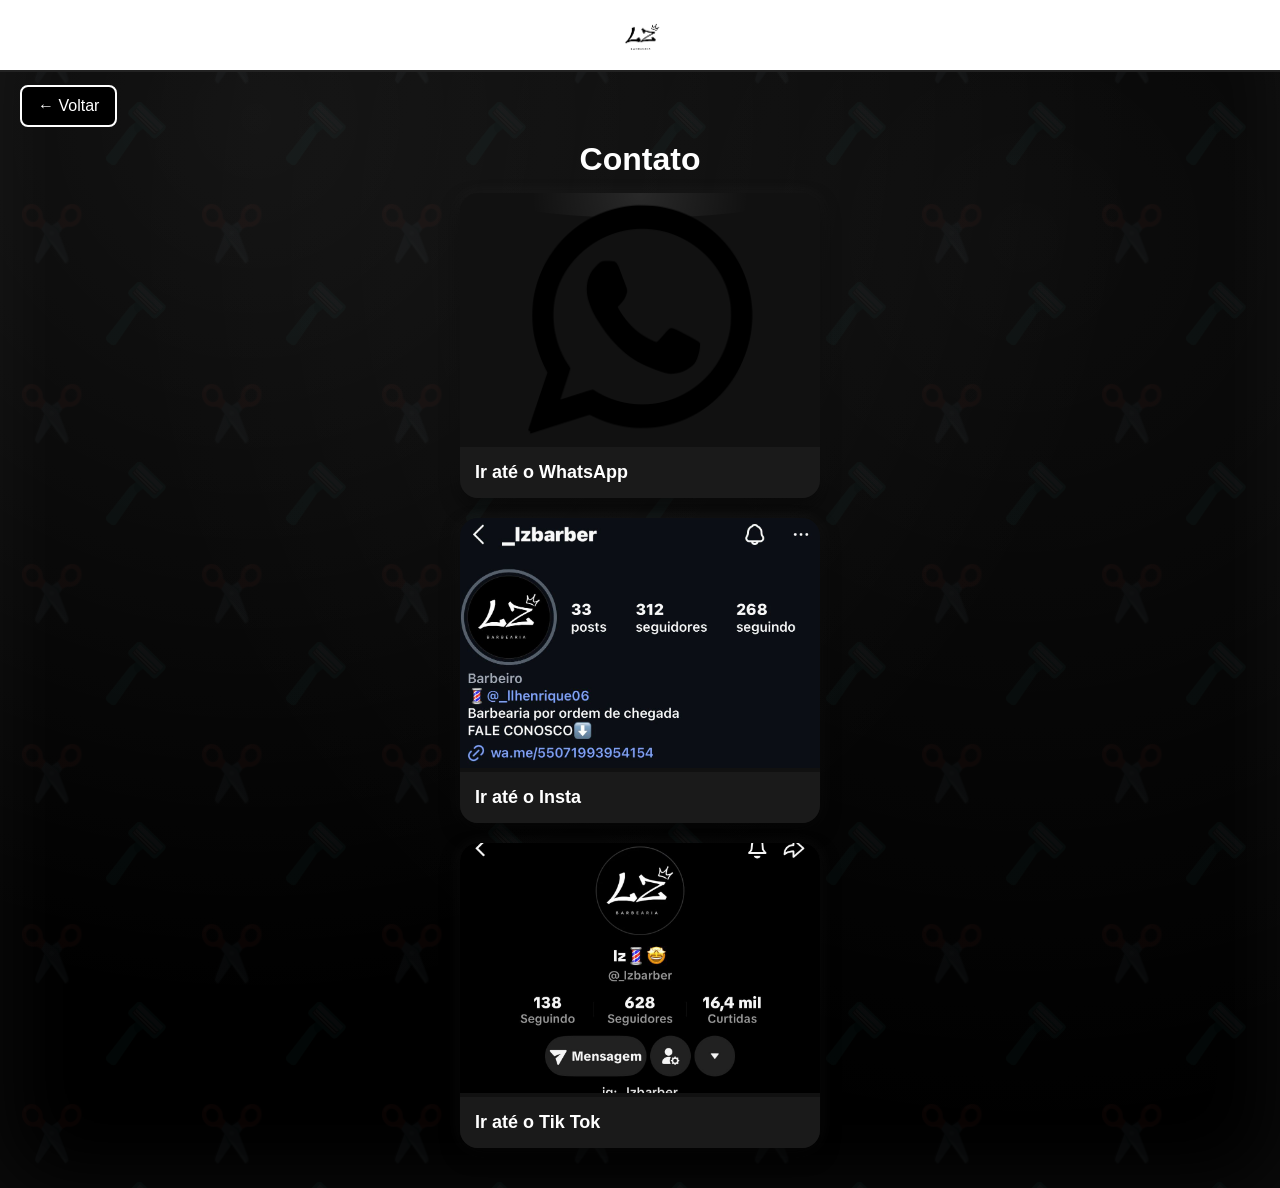
==== contato.html @ 8c7ec624 "Atualizando arquivo index.html" ====
<!DOCTYPE html>
<html lang="pt-BR">
<head>
    <meta charset="UTF-8">
    <meta name="viewport" content="width=device-width, initial-scale=1.0">
    <title>Contato - LZ Barber</title>

    <!-- Carrega o estilo principal -->
    <link rel="stylesheet" href="style.css">

    <style>
        /* ======================
           CORREÇÃO 1 — ENTRADA
        =======================*/
        .cont-page {
            opacity: 1 !important;   /* garante que aparece */
            padding: 120px 20px 40px;
            animation: contFadeIn 0.5s ease-out forwards;
        }

        @keyframes contFadeIn {
            from { opacity: 0; transform: translateY(40px); }
            to   { opacity: 1; transform: translateY(0); }
        }

        /* ======================
           CORREÇÃO 2 — SAÍDA
        =======================*/
        .exit {
            animation: contFadeOut 0.45s ease forwards !important;
        }

        @keyframes contFadeOut {
            from { opacity: 1; transform: translateY(0); }
            to   { opacity: 0; transform: translateY(40px); }
        }

        /* ======================
           BOTÃO VOLTAR
        =======================*/
        #voltarBtn {
            position: fixed;
            top: 85px;
            left: 20px;
            background: #000;
            color: #fff;
            border: 2px solid #fff;
            padding: 10px 16px;
            border-radius: 8px;
            font-size: 16px;
            cursor: pointer;
            z-index: 9000;
            transition: .25s;
        }

        #voltarBtn:hover {
            transform: scale(1.05);
        }

        /* ======================
           CARDS DA PÁGINA CONTATO
        =======================*/
        .contato-card {
            max-width: 360px;
            margin: 0 auto;
        }

        .contato-card .overlay h2 {
            font-size: 18px;
            font-weight: bold;
        }
    </style>
</head>

<body>

<!-- HEADER -->
<div class="header">
    <img src="img/branca.jpg" alt="">
</div>

<!-- BOTÃO VOLTAR (agora funcional e visível SEMPRE) -->
<button id="voltarBtn">← Voltar</button>

<!-- CONTEÚDO COM ANIMAÇÃO QUE FUNCIONA -->
<div id="contPage" class="cont-page">

    <h1>Contato</h1>

    <div class="cards">

        <!-- WHATSAPP -->
        <div class="main-card contato-card" onclick="window.open('https://wa.me/550719939954154','_blank')">
            <img src="img/whats.png">
            <div class="overlay"><h2>Ir até o WhatsApp</h2></div>
        </div>

        <!-- INSTAGRAM -->
        <div class="main-card contato-card" onclick="window.open('https://instagram.com/_lzbarber','_blank')">
            <img src="img/insta.jpg">
            <div class="overlay"><h2>Ir até o Insta</h2></div>
        </div>

        <!-- TIK TOK -->
        <div class="main-card contato-card" onclick="window.open('https://www.tiktok.com/@_lzbarber','_blank')">
            <img src="img/tiktok.jpg">
            <div class="overlay"><h2>Ir até o Tik Tok</h2></div>
        </div>

    </div>

</div>

<script>
    /* ANIMAÇÃO DE SAÍDA */
    document.getElementById("voltarBtn").addEventListener("click", () => {
        const page = document.getElementById("contPage");

        page.classList.add("exit");

        setTimeout(() => {
            window.location = "index.html";
        }, 350);
    });
</script>

</body>
</html>
---- style.css ----
/* ===========================
   HEADER COM FAIXA BRANCA + LOGO
=========================== */

.header {
    position: fixed;
    top: 0;
    left: 0;
    width: 100%;
    background: #fff;
    display: flex;
    justify-content: center;
    align-items: center;
    height: 70px;
    z-index: 1000;
    border-bottom: 2px solid #222;
}

.header img {
    height: 65px;
    object-fit: contain;
}

/* Empurra o conteúdo para baixo do header */
#app {
    padding-top: 80px;
}

/* ===========================
   ESTILO GLOBAL + FUNDO ANIMADO
=========================== */

html {
    scroll-behavior: smooth;
}

body {
    margin: 0;
    font-family: Arial, sans-serif;
    color: #fff;
    background: #000;
    animation: backgroundMove 18s ease-in-out infinite alternate;

    /* Fundo Premium com curvas + textura */
    background-image:
        radial-gradient(circle at 20% 10%, rgba(255,255,255,0.08) 0%, rgba(0,0,0,0) 60%),
        radial-gradient(circle at 80% 20%, rgba(255,255,255,0.05) 0%, rgba(0,0,0,0) 65%),
        url('data:image/svg+xml;utf8,\
<svg xmlns="http://www.w3.org/2000/svg" width="160" height="160" viewBox="0 0 100 100" fill="white" opacity="0.04">\
<text x="10" y="40" font-size="30">✂️</text>\
<text x="55" y="85" font-size="32">🪒</text>\
</svg>');
    background-repeat: repeat;
    background-size: cover, cover, 180px;

    /* Sombra interna premium */
    box-shadow: inset 0 0 90px rgba(255,255,255,0.05);
}

/* Movimento suave do fundo */
@keyframes backgroundMove {
    0% {
        background-position: 0px 0px, 0px 0px, 0px 0px;
    }
    100% {
        background-position: -60px -40px, 40px -60px, 30px 50px;
    }
}

/* ===========================
   TRANSIÇÃO ENTRE ABAS
=========================== */

.page {
    display: none;
    padding: 20px;
    opacity: 0;
    transform: translateY(10px);
    transition: opacity 0.35s ease, transform 0.35s ease;
}

.page.active {
    display: block;
    opacity: 1;
    transform: translateY(0);
}

h1 {
    text-align: center;
    margin-bottom: 15px;
    color: #fff;
}

/* ===========================
   CARDS INTERNOS (Pig, Nevou, Reflexos)
=========================== */

.cards {
    display: flex;
    flex-direction: column;
    gap: 20px;
    align-items: center;
}

.card {
    background: #111;
    border-radius: 12px;
    overflow: hidden;
    width: 100%;
    max-width: 350px;
    box-shadow: 0 3px 12px rgba(255,255,255,0.06);
    opacity: 0;
    animation: fadeUp 0.6s ease forwards;
    transition: transform 0.2s ease;
}

/* Animação ao clicar */
.card:active {
    transform: scale(0.96);
}

.card img {
    width: 100%;
    height: auto;
}

.card p {
    padding: 10px;
    color: #ddd;
}

/* ===========================
   MAPA
=========================== */

.map {
    width: 100%;
    height: 350px;
    border: none;
    border-radius: 10px;
}

/* ===========================
   BOTÕES AÇÃO
=========================== */

.btn {
    display: block;
    background: #222;
    color: white;
    padding: 12px;
    text-align: center;
    border-radius: 10px;
    margin: 10px auto;
    width: 80%;
    text-decoration: none;
    font-weight: bold;
}

.btn:hover {
    background: #333;
}

/* ===========================
   MENU HAMBÚRGUER
=========================== */

.menu-button {
    position: fixed;
    top: 10px;
    right: 15px;
    font-size: 32px;
    color: #000;
    cursor: pointer;
    z-index: 2000;
}

/* ===========================
   MENU DROPDOWN ANIMADO
=========================== */

.dropdown-menu {
    position: fixed;
    top: 0;
    right: 0;
    width: 180px;
    background: rgba(17,17,17,0.85);
    backdrop-filter: blur(8px);
    display: flex;
    flex-direction: column;
    padding-top: 60px;
    z-index: 1500;
    border-left: 1px solid #333;
    height: 100vh;

    transform: translateX(100%);
    transition: transform 0.35s ease;
}

.dropdown-menu.open {
    transform: translateX(0);
}

.dropdown-menu button {
    background: none;
    color: #fff;
    border: none;
    text-align: left;
    padding: 15px 20px;
    font-size: 16px;
    width: 100%;
}

.dropdown-menu button:hover {
    background: #222;
}

/* ===========================
   CARDS PRINCIPAIS
=========================== */

.main-card {
    width: 100%;
    max-width: 360px;
    margin: 0 auto;
    background: #111;
    border-radius: 18px;
    overflow: hidden;
    cursor: pointer;
    position: relative;

    box-shadow:
        0 8px 18px rgba(0,0,0,0.6),
        0 0 20px rgba(255,255,255,0.05);

    transition: transform 0.2s ease;
    opacity: 0;
    animation: fadeUp 0.6s ease forwards;
}

/* brilho atrás do card */
.main-card::before {
    content: "";
    position: absolute;
    top: -25px;
    left: 50%;
    transform: translateX(-50%);
    width: 85%;
    height: 50px;
    background: radial-gradient(circle, rgba(255,255,255,0.10), transparent 70%);
    border-radius: 50%;
    z-index: -1;
}

.main-card:hover {
    transform: scale(1.03);
}

/* Clique */
.main-card:active {
    transform: scale(0.96);
}

.main-card img {
    width: 100%;
    height: 180px;
    object-fit: cover;
}

.main-card .overlay {
    background: #1a1a1a;
    padding: 15px;
}

.main-card h2 {
    margin: 0;
    color: #fff;
    font-size: 20px;
    font-weight: bold;
}

/* ===========================
   BOTÃO VOLTAR
=========================== */

.back-btn {
    background: none;
    border: none;
    color: #fff;
    font-size: 18px;
    padding: 10px 5px;
    margin-bottom: 10px;
    cursor: pointer;
    display: flex;
    align-items: center;
    transition: transform 0.25s ease, opacity 0.25s ease;
}

.back-btn:active {
    transform: scale(0.92);
    opacity: 0.6;
}

/* ===========================
   ANIMAÇÕES GERAIS
=========================== */

@keyframes fadeUp {
    from {
        opacity: 0;
        transform: translateY(20px);
    }
    to {
        opacity: 1;
        transform: translateY(0);
    }
}
/* ===========================
   ITEM DO MENU SELECIONADO
=========================== */

.dropdown-menu button {
    padding: 15px 22px;
    font-size: 17px;
    border-left: 4px solid transparent;
    transition: 0.25s ease;
}

.dropdown-menu button.active {
    background: rgba(0,0,0,0.08);
    border-left-color: #4f8cff; /* azul moderno */
    font-weight: bold;
    transform: translateX(4px);
}

.dropdown-menu button:hover {
    opacity: 0.7;
}

/* temas claro / escuro alternado */
.dropdown-menu {
    transition: background 0.35s ease, color 0.35s ease;
}
/* ===== MENU ZEBRADO + SELEÇÃO ===== */

.menu-item {
    width: 100%;
    padding: 18px 25px;
    text-align: left;
    font-size: 18px;
    border: none;
    cursor: pointer;
    transition: 0.25s ease;
}

.menu-item:hover {
    filter: brightness(0.85);
}

.dropdown-menu {
    padding-top: 90px; 
    border-left: 1px solid rgba(255,255,255,0.1);
    background: transparent;   /* importante */
}

/* ===========================
   MENU LATERAL — DESIGN PREMIUM
=========================== */

/* Remove qualquer sombra feia no menu */
.dropdown-menu {
    background: #fff; /* base clara */
    box-shadow: none !important;
    backdrop-filter: none !important;
    padding-top: 90px;
}

/* Cada item zebra bem elegante */
.menu-item {
    width: 100%;
    padding: 18px 25px;
    font-size: 18px;
    font-weight: 600;
    border: none;
    cursor: pointer;
    text-align: left;
    transition: 0.25s ease;
    border-bottom: 1px solid rgba(0,0,0,0.1);
}

/* Zebra com visual suave */
.menu-item:nth-child(odd) {
    background: #000;
    color: #fff;
}

.menu-item:nth-child(even) {
    background: #fff;
    color: #000;
}

/* Aba ativa — elegante */
.menu-item.active {
    border-left: 6px solid #4f8cff;
    background: linear-gradient(90deg, rgba(79,140,255,0.10), transparent 60%);
    transform: translateX(4px);
}

/* Hover bonito */
.menu-item:hover {
    filter: brightness(0.85);
}

/* Remove aquela mancha feia de sombra do topo */
.header {
    box-shadow: none !important;
}
/* ======== TOPO ORGANIZADO ======== */

.top-bar {
    position: fixed;
    top: 20px;
    left: 15px;
    right: 15px;
    display: flex;
    justify-content: space-between; /* separa os dois lados */
    align-items: center;
    z-index: 3000;
}

/* Botão conferir */
.status-btn {
    background: #000;
    color: #fff;
    padding: 8px 14px;
    border-radius: 8px;
    border: 2px solid #fff;
    font-size: 14px;
    font-weight: bold;
    cursor: pointer;
    white-space: nowrap;
    transition: 0.2s ease;
}

.status-btn:hover {
    transform: scale(1.05);
}

/* Ícone do menu */
.menu-button {
    font-size: 32px;
    background: none;
    cursor: pointer;
    color: #000;
    z-index: 3001;
}
/* BOTÃO TRAÇAR ROTA — BRANCO COM LETRAS PRETAS */
.rota-btn {
    margin-top: 22px;
    background: #ffffff;               /* FUNDO BRANCO */
    color: #000000;                    /* LETRAS PRETAS */
    padding: 12px 22px;
    border-radius: 10px;
    font-weight: 700;
    font-size: 16px;
    border: 2px solid #000;            /* BORDA PRETA ELEGANTE */
    cursor: pointer;
    transition: 0.25s ease;
    box-shadow: 0 4px 14px rgba(0,0,0,0.25);
}

/* HOVER BONITO */
.rota-btn:hover {
    transform: scale(1.06);
    background: #f0f0f0;               /* leve mudança para dar vida */
}
/* Ajuste do enquadramento das fotos nos cards */
.main-card img,
.card img {
    width: 100%;
    height: 250px;
    object-fit: cover;         /* mantém preenchimento */
    object-position: center;   /* Foca no MEIO da imagem */
    border-radius: 15px 15px 0 0;
}

/* ANIMAÇÃO 3D PREMIUM NOS CARDS */
.main-card,
.card {
    transform-style: preserve-3d;
    transition: transform 0.35s ease, box-shadow 0.3s ease;
}

/* HOVER 3D */
.main-card:hover,
.card:hover {
    transform: perspective(900px) rotateX(6deg) rotateY(-6deg) scale(1.05);
    box-shadow: 0 20px 35px rgba(0,0,0,0.4);
}

/* CLIQUE */
.main-card:active,
.card:active {
    transform: scale(0.92);
}
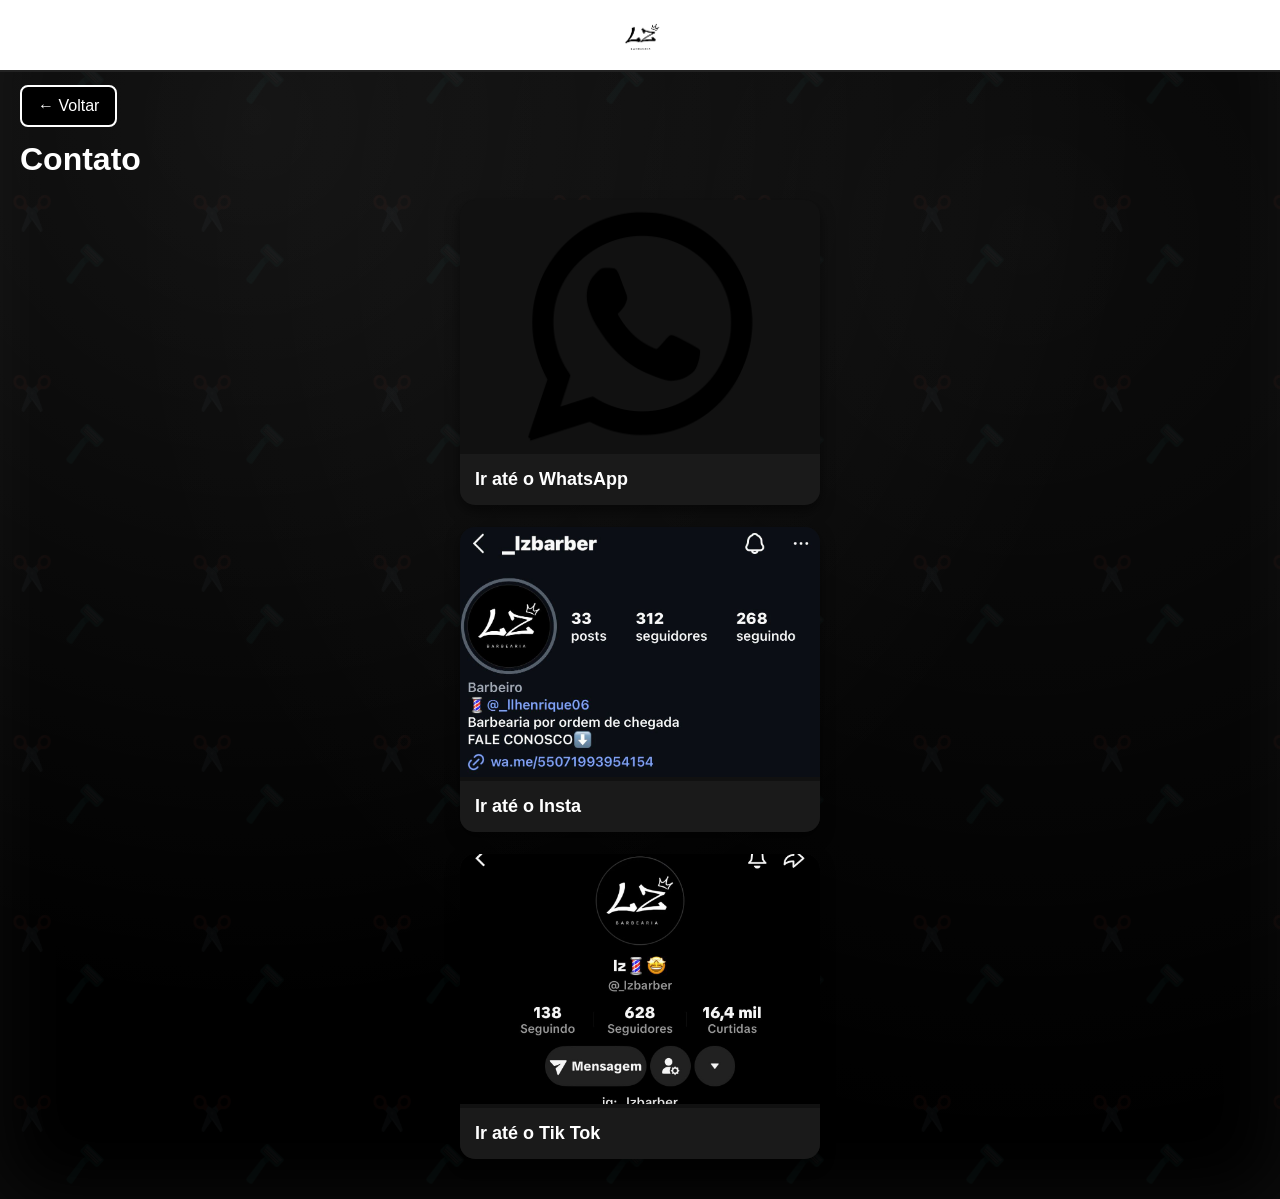
==== commit c15a1a07: "Atualizando p.2" ====
--- a/contato.html
+++ b/contato.html
@@ -90,7 +90,7 @@
     <div class="cards">
 
         <!-- WHATSAPP -->
-        <div class="main-card contato-card" onclick="window.open('https://wa.me/550719939954154','_blank')">
+        <div class="main-card contato-card" onclick="window.open('https://wa.me/5571993954154','_blank')">
             <img src="img/whats.png">
             <div class="overlay"><h2>Ir até o WhatsApp</h2></div>
         </div>
--- a/style.css
+++ b/style.css
@@ -1,6 +1,6 @@
-/* ===========================
-   HEADER COM FAIXA BRANCA + LOGO
-=========================== */
+/* ============================================================
+   HEADER COM LOGO
+============================================================ */
 
 .header {
     position: fixed;
@@ -12,7 +12,7 @@
     justify-content: center;
     align-items: center;
     height: 70px;
-    z-index: 1000;
+    z-index: 2000;
     border-bottom: 2px solid #222;
 }
 
@@ -21,62 +21,110 @@
     object-fit: contain;
 }
 
-/* Empurra o conteúdo para baixo do header */
+/* Empurra o conteúdo para baixo */
 #app {
-    padding-top: 80px;
-}
-
-/* ===========================
-   ESTILO GLOBAL + FUNDO ANIMADO
-=========================== */
-
-html {
-    scroll-behavior: smooth;
-}
+    padding-top: 90px;
+}
+
+/* ============================================================
+   TOPO — BOTÃO + MENÚ
+============================================================ */
+
+.top-bar {
+    position: fixed;
+    top: 8px;
+    left: 15px;
+    right: 15px;
+    display: flex;
+    justify-content: space-between;
+    align-items: center;
+    z-index: 3000;
+}
+
+/* Botão “Conferir se está aberto” */
+.status-btn {
+    background: #000;            /* PRETO IGUAL AO FUNDO */
+    color: #fff;                 /* texto branco */
+    padding: 6px 12px;
+    border-radius: 6px;
+    border: 2px solid #fff;
+    font-size: 13px;
+    cursor: pointer;
+    font-weight: bold;
+    transition: 0.2s ease;
+    white-space: nowrap;
+}
+
+.status-btn:hover {
+    transform: scale(1.05);
+}
+
+.menu-button {
+    font-size: 32px;
+    color: #000;
+    cursor: pointer;
+}
+
+/* MOBILE */
+@media (max-width: 480px) {
+    .top-bar {
+        flex-direction: column;
+        gap: 6px;
+        top: 4px;
+    }
+
+    .status-btn {
+        font-size: 11px;
+        padding: 4px 10px;
+    }
+
+    .menu-button {
+        position: absolute;
+        right: 15px;
+        top: 3px;
+    }
+
+    .header {
+        padding-top: 45px;
+    }
+}
+
+/* ============================================================
+   FUNDO ANIMADO
+============================================================ */
+
+html { scroll-behavior: smooth; }
 
 body {
     margin: 0;
     font-family: Arial, sans-serif;
     color: #fff;
     background: #000;
-    animation: backgroundMove 18s ease-in-out infinite alternate;
-
-    /* Fundo Premium com curvas + textura */
+    animation: bgmove 18s infinite alternate ease-in-out;
     background-image:
-        radial-gradient(circle at 20% 10%, rgba(255,255,255,0.08) 0%, rgba(0,0,0,0) 60%),
-        radial-gradient(circle at 80% 20%, rgba(255,255,255,0.05) 0%, rgba(0,0,0,0) 65%),
-        url('data:image/svg+xml;utf8,\
-<svg xmlns="http://www.w3.org/2000/svg" width="160" height="160" viewBox="0 0 100 100" fill="white" opacity="0.04">\
-<text x="10" y="40" font-size="30">✂️</text>\
-<text x="55" y="85" font-size="32">🪒</text>\
-</svg>');
+        radial-gradient(circle at 20% 10%, rgba(255,255,255,0.08), transparent 60%),
+        radial-gradient(circle at 80% 20%, rgba(255,255,255,0.05), transparent 65%),
+        url("data:image/svg+xml;utf8,<svg xmlns='http://www.w3.org/2000/svg' width='160' height='160' fill='white' opacity='0.04'><text x='10' y='40' font-size='30'>✂️</text><text x='55' y='85' font-size='32'>🪒</text></svg>");
+    background-size: cover, cover, 180px;
     background-repeat: repeat;
-    background-size: cover, cover, 180px;
-
-    /* Sombra interna premium */
-    box-shadow: inset 0 0 90px rgba(255,255,255,0.05);
-}
-
-/* Movimento suave do fundo */
-@keyframes backgroundMove {
-    0% {
-        background-position: 0px 0px, 0px 0px, 0px 0px;
-    }
-    100% {
-        background-position: -60px -40px, 40px -60px, 30px 50px;
-    }
-}
-
-/* ===========================
+    box-shadow: inset 0 0 80px rgba(255,255,255,0.05);
+}
+
+@keyframes bgmove {
+    from { background-position: 0 0, 0 0, 0 0; }
+    to   { background-position: -60px -40px, 40px -60px, 30px 50px; }
+}
+
+/* ============================================================
    TRANSIÇÃO ENTRE ABAS
-=========================== */
+============================================================ */
 
 .page {
     display: none;
+    opacity: 0;
     padding: 20px;
-    opacity: 0;
     transform: translateY(10px);
-    transition: opacity 0.35s ease, transform 0.35s ease;
+    transition: 0.35s ease;
 }
 
 .page.active {
@@ -85,203 +133,124 @@
     transform: translateY(0);
 }
 
-h1 {
-    text-align: center;
-    margin-bottom: 15px;
-    color: #fff;
-}
-
-/* ===========================
-   CARDS INTERNOS (Pig, Nevou, Reflexos)
-=========================== */
+/* ============================================================
+   CARDS INTERNOS
+============================================================ */
 
 .cards {
     display: flex;
     flex-direction: column;
-    gap: 20px;
+    gap: 22px;
     align-items: center;
 }
 
-.card {
+.card,
+.main-card {
     background: #111;
-    border-radius: 12px;
+    border-radius: 15px;
+    width: 100%;
+    max-width: 360px;
     overflow: hidden;
-    width: 100%;
-    max-width: 350px;
-    box-shadow: 0 3px 12px rgba(255,255,255,0.06);
+    cursor: pointer;
+    box-shadow: 0 6px 14px rgba(0,0,0,0.5);
     opacity: 0;
-    animation: fadeUp 0.6s ease forwards;
-    transition: transform 0.2s ease;
-}
-
-/* Animação ao clicar */
-.card:active {
-    transform: scale(0.96);
-}
-
-.card img {
-    width: 100%;
-    height: auto;
-}
-
+    animation: fadeUp 0.6s forwards;
+    transform-style: preserve-3d;
+    transition: transform 0.35s ease, box-shadow 0.3s ease;
+}
+
+/* Card 3D */
+.card:hover,
+.main-card:hover {
+    transform: perspective(900px) rotateX(6deg) rotateY(-6deg) scale(1.05);
+    box-shadow: 0 20px 35px rgba(0,0,0,0.4);
+}
+
+.card:active,
+.main-card:active {
+    transform: scale(0.92);
+}
+
+/* Foto */
+.card img,
+.main-card img {
+    height: 250px;
+    width: 100%;
+    object-fit: cover;
+    object-position: center;
+}
+
+/* Área de texto */
+.overlay {
+    background: #1a1a1a;
+    padding: 15px;
+}
+
+.main-card h2,
 .card p {
-    padding: 10px;
-    color: #ddd;
-}
-
-/* ===========================
-   MAPA
-=========================== */
-
-.map {
-    width: 100%;
-    height: 350px;
-    border: none;
-    border-radius: 10px;
-}
-
-/* ===========================
-   BOTÕES AÇÃO
-=========================== */
-
-.btn {
-    display: block;
-    background: #222;
-    color: white;
-    padding: 12px;
-    text-align: center;
-    border-radius: 10px;
-    margin: 10px auto;
-    width: 80%;
-    text-decoration: none;
+    margin: 0;
+    color: #fff;
+    font-size: 18px;
     font-weight: bold;
 }
 
-.btn:hover {
-    background: #333;
-}
-
-/* ===========================
-   MENU HAMBÚRGUER
-=========================== */
-
-.menu-button {
-    position: fixed;
-    top: 10px;
-    right: 15px;
-    font-size: 32px;
-    color: #000;
-    cursor: pointer;
-    z-index: 2000;
-}
-
-/* ===========================
-   MENU DROPDOWN ANIMADO
-=========================== */
+/* ============================================================
+   MENU LATERAL
+============================================================ */
 
 .dropdown-menu {
     position: fixed;
     top: 0;
     right: 0;
-    width: 180px;
-    background: rgba(17,17,17,0.85);
-    backdrop-filter: blur(8px);
-    display: flex;
-    flex-direction: column;
-    padding-top: 60px;
-    z-index: 1500;
-    border-left: 1px solid #333;
+    width: 190px;
     height: 100vh;
-
+    background: #fff;
+    padding-top: 95px;
     transform: translateX(100%);
-    transition: transform 0.35s ease;
+    transition: 0.35s;
+    z-index: 2500;
+    border-left: 1px solid #ddd;
 }
 
 .dropdown-menu.open {
     transform: translateX(0);
 }
 
-.dropdown-menu button {
-    background: none;
-    color: #fff;
+/* ZEBRA */
+.menu-item {
+    width: 100%;
+    padding: 18px 25px;
     border: none;
     text-align: left;
-    padding: 15px 20px;
-    font-size: 16px;
-    width: 100%;
-}
-
-.dropdown-menu button:hover {
-    background: #222;
-}
-
-/* ===========================
-   CARDS PRINCIPAIS
-=========================== */
-
-.main-card {
-    width: 100%;
-    max-width: 360px;
-    margin: 0 auto;
-    background: #111;
-    border-radius: 18px;
-    overflow: hidden;
-    cursor: pointer;
-    position: relative;
-
-    box-shadow:
-        0 8px 18px rgba(0,0,0,0.6),
-        0 0 20px rgba(255,255,255,0.05);
-
-    transition: transform 0.2s ease;
-    opacity: 0;
-    animation: fadeUp 0.6s ease forwards;
-}
-
-/* brilho atrás do card */
-.main-card::before {
-    content: "";
-    position: absolute;
-    top: -25px;
-    left: 50%;
-    transform: translateX(-50%);
-    width: 85%;
-    height: 50px;
-    background: radial-gradient(circle, rgba(255,255,255,0.10), transparent 70%);
-    border-radius: 50%;
-    z-index: -1;
-}
-
-.main-card:hover {
-    transform: scale(1.03);
-}
-
-/* Clique */
-.main-card:active {
-    transform: scale(0.96);
-}
-
-.main-card img {
-    width: 100%;
-    height: 180px;
-    object-fit: cover;
-}
-
-.main-card .overlay {
-    background: #1a1a1a;
-    padding: 15px;
-}
-
-.main-card h2 {
-    margin: 0;
-    color: #fff;
-    font-size: 20px;
-    font-weight: bold;
-}
-
-/* ===========================
+    font-size: 18px;
+    font-weight: 600;
+    border-bottom: 1px solid rgba(0,0,0,0.1);
+    cursor: pointer;
+    transition: 0.25s;
+}
+
+.menu-item:nth-child(odd) {
+    background: #000;
+    color: #fff;
+}
+
+.menu-item:nth-child(even) {
+    background: #fff;
+    color: #000;
+}
+
+/* Seleção */
+.menu-item.active {
+    border-left: 6px solid #4f8cff;
+    background: linear-gradient(90deg, rgba(79,140,255,0.14), transparent 60%);
+    transform: translateX(4px);
+}
+
+.menu-item:hover { filter: brightness(0.85); }
+
+/* ============================================================
    BOTÃO VOLTAR
-=========================== */
+============================================================ */
 
 .back-btn {
     background: none;
@@ -289,11 +258,8 @@
     color: #fff;
     font-size: 18px;
     padding: 10px 5px;
-    margin-bottom: 10px;
-    cursor: pointer;
-    display: flex;
-    align-items: center;
-    transition: transform 0.25s ease, opacity 0.25s ease;
+    cursor: pointer;
+    transition: 0.25s ease;
 }
 
 .back-btn:active {
@@ -301,205 +267,25 @@
     opacity: 0.6;
 }
 
-/* ===========================
-   ANIMAÇÕES GERAIS
-=========================== */
+/* ============================================================
+   ANIMAÇÃO GERAL
+============================================================ */
 
 @keyframes fadeUp {
-    from {
-        opacity: 0;
-        transform: translateY(20px);
-    }
-    to {
-        opacity: 1;
-        transform: translateY(0);
-    }
-}
-/* ===========================
-   ITEM DO MENU SELECIONADO
-=========================== */
-
-.dropdown-menu button {
-    padding: 15px 22px;
-    font-size: 17px;
-    border-left: 4px solid transparent;
-    transition: 0.25s ease;
-}
-
-.dropdown-menu button.active {
-    background: rgba(0,0,0,0.08);
-    border-left-color: #4f8cff; /* azul moderno */
-    font-weight: bold;
-    transform: translateX(4px);
-}
-
-.dropdown-menu button:hover {
-    opacity: 0.7;
-}
-
-/* temas claro / escuro alternado */
-.dropdown-menu {
-    transition: background 0.35s ease, color 0.35s ease;
-}
-/* ===== MENU ZEBRADO + SELEÇÃO ===== */
-
-.menu-item {
-    width: 100%;
-    padding: 18px 25px;
-    text-align: left;
-    font-size: 18px;
-    border: none;
-    cursor: pointer;
-    transition: 0.25s ease;
-}
-
-.menu-item:hover {
-    filter: brightness(0.85);
-}
-
-.dropdown-menu {
-    padding-top: 90px; 
-    border-left: 1px solid rgba(255,255,255,0.1);
-    background: transparent;   /* importante */
-}
-
-/* ===========================
-   MENU LATERAL — DESIGN PREMIUM
-=========================== */
-
-/* Remove qualquer sombra feia no menu */
-.dropdown-menu {
-    background: #fff; /* base clara */
-    box-shadow: none !important;
-    backdrop-filter: none !important;
-    padding-top: 90px;
-}
-
-/* Cada item zebra bem elegante */
-.menu-item {
-    width: 100%;
-    padding: 18px 25px;
-    font-size: 18px;
-    font-weight: 600;
-    border: none;
-    cursor: pointer;
-    text-align: left;
-    transition: 0.25s ease;
-    border-bottom: 1px solid rgba(0,0,0,0.1);
-}
-
-/* Zebra com visual suave */
-.menu-item:nth-child(odd) {
-    background: #000;
-    color: #fff;
-}
-
-.menu-item:nth-child(even) {
-    background: #fff;
-    color: #000;
-}
-
-/* Aba ativa — elegante */
-.menu-item.active {
-    border-left: 6px solid #4f8cff;
-    background: linear-gradient(90deg, rgba(79,140,255,0.10), transparent 60%);
-    transform: translateX(4px);
-}
-
-/* Hover bonito */
-.menu-item:hover {
-    filter: brightness(0.85);
-}
-
-/* Remove aquela mancha feia de sombra do topo */
-.header {
-    box-shadow: none !important;
-}
-/* ======== TOPO ORGANIZADO ======== */
-
+    from { opacity: 0; transform: translateY(20px); }
+    to   { opacity: 1; transform: translateY(0); }
+}
+/* CENTRALIZAÇÃO REAL DO TÍTULO DAS ABAS */
+.page h1 {
+    width: 100%;
+    text-align: center !important;
+    display: block;
+    margin-left: auto;
+    margin-right: auto;
+}
+/* Impede que a barra superior desalinhe o layout */
 .top-bar {
-    position: fixed;
-    top: 20px;
-    left: 15px;
-    right: 15px;
-    display: flex;
-    justify-content: space-between; /* separa os dois lados */
-    align-items: center;
-    z-index: 3000;
-}
-
-/* Botão conferir */
-.status-btn {
-    background: #000;
-    color: #fff;
-    padding: 8px 14px;
-    border-radius: 8px;
-    border: 2px solid #fff;
-    font-size: 14px;
-    font-weight: bold;
-    cursor: pointer;
-    white-space: nowrap;
-    transition: 0.2s ease;
-}
-
-.status-btn:hover {
-    transform: scale(1.05);
-}
-
-/* Ícone do menu */
-.menu-button {
-    font-size: 32px;
-    background: none;
-    cursor: pointer;
-    color: #000;
-    z-index: 3001;
-}
-/* BOTÃO TRAÇAR ROTA — BRANCO COM LETRAS PRETAS */
-.rota-btn {
-    margin-top: 22px;
-    background: #ffffff;               /* FUNDO BRANCO */
-    color: #000000;                    /* LETRAS PRETAS */
-    padding: 12px 22px;
-    border-radius: 10px;
-    font-weight: 700;
-    font-size: 16px;
-    border: 2px solid #000;            /* BORDA PRETA ELEGANTE */
-    cursor: pointer;
-    transition: 0.25s ease;
-    box-shadow: 0 4px 14px rgba(0,0,0,0.25);
-}
-
-/* HOVER BONITO */
-.rota-btn:hover {
-    transform: scale(1.06);
-    background: #f0f0f0;               /* leve mudança para dar vida */
-}
-/* Ajuste do enquadramento das fotos nos cards */
-.main-card img,
-.card img {
-    width: 100%;
-    height: 250px;
-    object-fit: cover;         /* mantém preenchimento */
-    object-position: center;   /* Foca no MEIO da imagem */
-    border-radius: 15px 15px 0 0;
-}
-
-/* ANIMAÇÃO 3D PREMIUM NOS CARDS */
-.main-card,
-.card {
-    transform-style: preserve-3d;
-    transition: transform 0.35s ease, box-shadow 0.3s ease;
-}
-
-/* HOVER 3D */
-.main-card:hover,
-.card:hover {
-    transform: perspective(900px) rotateX(6deg) rotateY(-6deg) scale(1.05);
-    box-shadow: 0 20px 35px rgba(0,0,0,0.4);
-}
-
-/* CLIQUE */
-.main-card:active,
-.card:active {
-    transform: scale(0.92);
+    pointer-events: auto;
+    position: fixed;
+    width: calc(100% - 30px);
 }
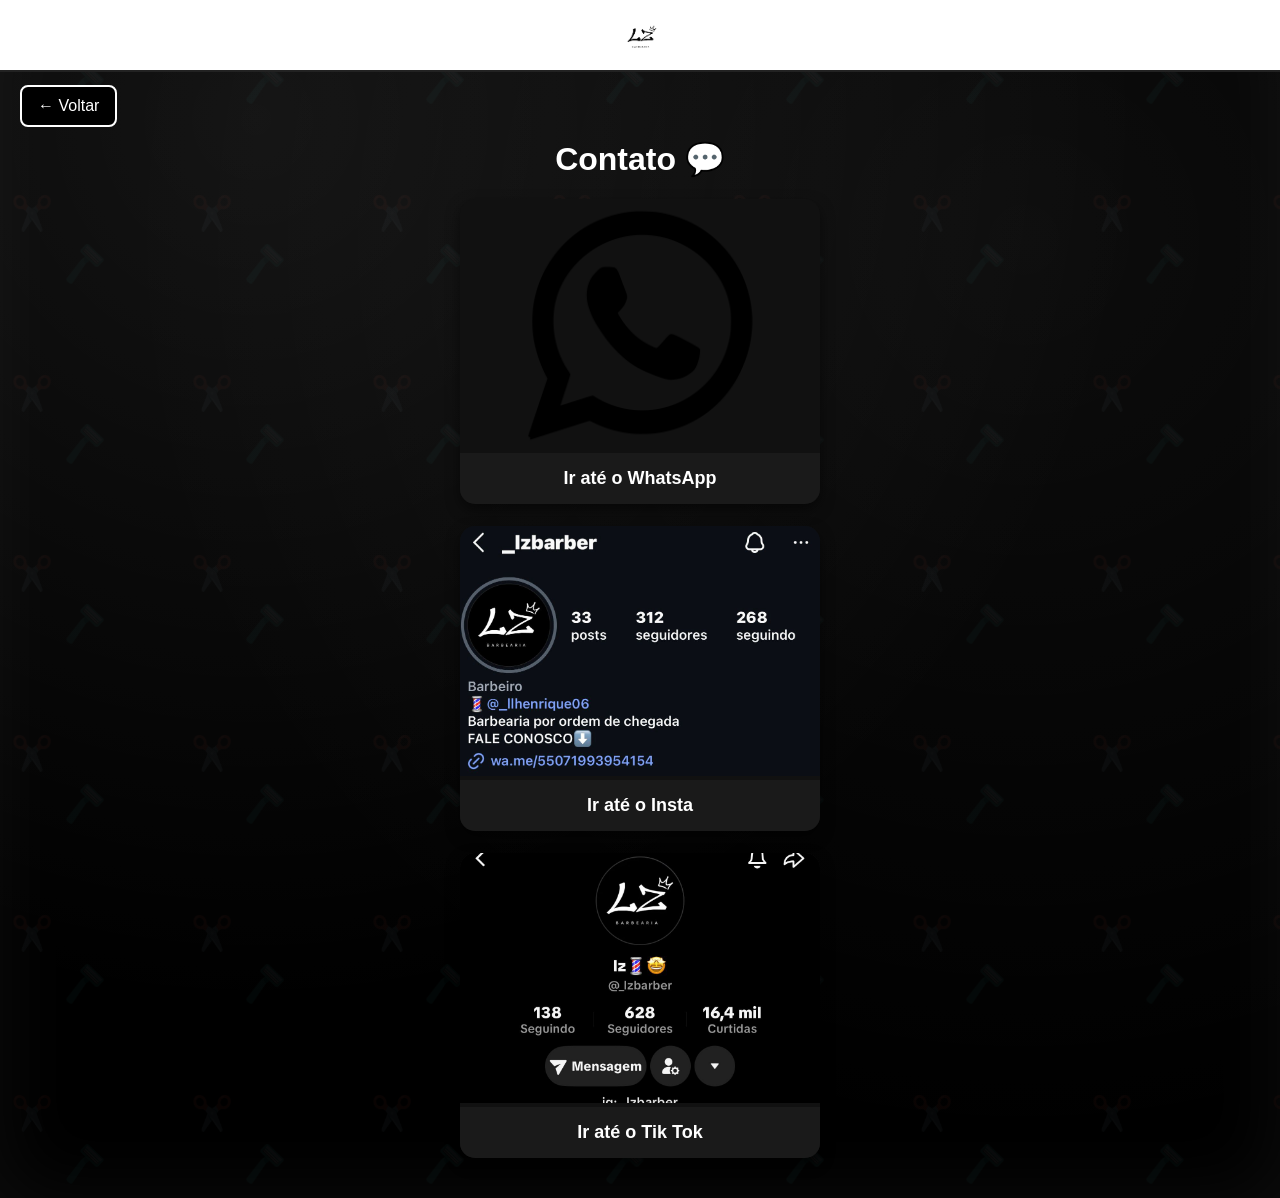
==== commit 4cf6b5b8: "atualizando p.6" ====
--- a/contato.html
+++ b/contato.html
@@ -5,15 +5,15 @@
     <meta name="viewport" content="width=device-width, initial-scale=1.0">
     <title>Contato - LZ Barber</title>
 
-    <!-- Carrega o estilo principal -->
+    <!-- AGORA O CSS CARREGA DE VERDADE -->
     <link rel="stylesheet" href="style.css">
 
     <style>
         /* ======================
-           CORREÇÃO 1 — ENTRADA
+           ENTRADA
         =======================*/
         .cont-page {
-            opacity: 1 !important;   /* garante que aparece */
+            opacity: 1 !important;
             padding: 120px 20px 40px;
             animation: contFadeIn 0.5s ease-out forwards;
         }
@@ -24,7 +24,7 @@
         }
 
         /* ======================
-           CORREÇÃO 2 — SAÍDA
+           SAÍDA
         =======================*/
         .exit {
             animation: contFadeOut 0.45s ease forwards !important;
@@ -58,7 +58,7 @@
         }
 
         /* ======================
-           CARDS DA PÁGINA CONTATO
+           CARDS CONTATO
         =======================*/
         .contato-card {
             max-width: 360px;
@@ -79,13 +79,13 @@
     <img src="img/branca.jpg" alt="">
 </div>
 
-<!-- BOTÃO VOLTAR (agora funcional e visível SEMPRE) -->
+<!-- BOTÃO VOLTAR -->
 <button id="voltarBtn">← Voltar</button>
 
-<!-- CONTEÚDO COM ANIMAÇÃO QUE FUNCIONA -->
+<!-- CONTEÚDO -->
 <div id="contPage" class="cont-page">
 
-    <h1>Contato</h1>
+    <h1>Contato 💬</h1>
 
     <div class="cards">
 
@@ -101,7 +101,7 @@
             <div class="overlay"><h2>Ir até o Insta</h2></div>
         </div>
 
-        <!-- TIK TOK -->
+        <!-- TIKTOK -->
         <div class="main-card contato-card" onclick="window.open('https://www.tiktok.com/@_lzbarber','_blank')">
             <img src="img/tiktok.jpg">
             <div class="overlay"><h2>Ir até o Tik Tok</h2></div>
@@ -112,7 +112,6 @@
 </div>
 
 <script>
-    /* ANIMAÇÃO DE SAÍDA */
     document.getElementById("voltarBtn").addEventListener("click", () => {
         const page = document.getElementById("contPage");
 
--- a/style.css
+++ b/style.css
@@ -1,98 +1,43 @@
 /* ============================================================
-   HEADER COM LOGO
-============================================================ */
-
+   HEADER + MENU BUTTON
+============================================================ */
 .header {
     position: fixed;
     top: 0;
     left: 0;
     width: 100%;
+    height: 70px;
     background: #fff;
+    border-bottom: 2px solid #222;
     display: flex;
     justify-content: center;
     align-items: center;
-    height: 70px;
     z-index: 2000;
-    border-bottom: 2px solid #222;
 }
 
 .header img {
-    height: 65px;
-    object-fit: contain;
-}
-
-/* Empurra o conteúdo para baixo */
+    height: 55px;
+}
+
+/* Botão do menu (☰) – sempre visível */
+.menu-button {
+    position: fixed;
+    top: 12px;
+    right: 15px;
+    font-size: 32px;
+    cursor: pointer;
+    color: #000;
+    z-index: 3000;
+}
+
+/* Empurra página abaixo do header */
 #app {
     padding-top: 90px;
 }
 
 /* ============================================================
-   TOPO — BOTÃO + MENÚ
-============================================================ */
-
-.top-bar {
-    position: fixed;
-    top: 8px;
-    left: 15px;
-    right: 15px;
-    display: flex;
-    justify-content: space-between;
-    align-items: center;
-    z-index: 3000;
-}
-
-/* Botão “Conferir se está aberto” */
-.status-btn {
-    background: #000;            /* PRETO IGUAL AO FUNDO */
-    color: #fff;                 /* texto branco */
-    padding: 6px 12px;
-    border-radius: 6px;
-    border: 2px solid #fff;
-    font-size: 13px;
-    cursor: pointer;
-    font-weight: bold;
-    transition: 0.2s ease;
-    white-space: nowrap;
-}
-
-.status-btn:hover {
-    transform: scale(1.05);
-}
-
-.menu-button {
-    font-size: 32px;
-    color: #000;
-    cursor: pointer;
-}
-
-/* MOBILE */
-@media (max-width: 480px) {
-    .top-bar {
-        flex-direction: column;
-        gap: 6px;
-        top: 4px;
-    }
-
-    .status-btn {
-        font-size: 11px;
-        padding: 4px 10px;
-    }
-
-    .menu-button {
-        position: absolute;
-        right: 15px;
-        top: 3px;
-    }
-
-    .header {
-        padding-top: 45px;
-    }
-}
-
-/* ============================================================
-   FUNDO ANIMADO
-============================================================ */
-
+   FUNDO ANIMADO PREMIUM
+============================================================ */
 html { scroll-behavior: smooth; }
 
 body {
@@ -104,7 +49,7 @@
     background-image:
         radial-gradient(circle at 20% 10%, rgba(255,255,255,0.08), transparent 60%),
         radial-gradient(circle at 80% 20%, rgba(255,255,255,0.05), transparent 65%),
-        url("data:image/svg+xml;utf8,<svg xmlns='http://www.w3.org/2000/svg' width='160' height='160' fill='white' opacity='0.04'><text x='10' y='40' font-size='30'>✂️</text><text x='55' y='85' font-size='32'>🪒</text></svg>");
+        url("data:image/svg+xml;utf8,<svg xmlns='http://www.w3.org/2000/svg' width='160' height='160' opacity='0.04'><text x='10' y='40' font-size='30'>✂️</text><text x='55' y='85' font-size='32'>🪒</text></svg>");
     background-size: cover, cover, 180px;
     background-repeat: repeat;
     box-shadow: inset 0 0 80px rgba(255,255,255,0.05);
@@ -118,13 +63,12 @@
 /* ============================================================
    TRANSIÇÃO ENTRE ABAS
 ============================================================ */
-
 .page {
     display: none;
     opacity: 0;
-    padding: 20px;
     transform: translateY(10px);
     transition: 0.35s ease;
+    padding: 20px;
 }
 
 .page.active {
@@ -133,10 +77,14 @@
     transform: translateY(0);
 }
 
-/* ============================================================
-   CARDS INTERNOS
-============================================================ */
-
+.page h1 {
+    text-align: center;
+    color: #fff;
+}
+
+/* ============================================================
+   CARDS (internos e principais)
+============================================================ */
 .cards {
     display: flex;
     flex-direction: column;
@@ -146,10 +94,10 @@
 
 .card,
 .main-card {
+    width: 100%;
+    max-width: 360px;
     background: #111;
     border-radius: 15px;
-    width: 100%;
-    max-width: 360px;
     overflow: hidden;
     cursor: pointer;
     box-shadow: 0 6px 14px rgba(0,0,0,0.5);
@@ -159,10 +107,32 @@
     transition: transform 0.35s ease, box-shadow 0.3s ease;
 }
 
-/* Card 3D */
+/* FOTO */
+.card img,
+.main-card img {
+    width: 100%;
+    height: 250px;
+    object-fit: cover;
+}
+
+/* TEXTO DO CARD */
+.overlay {
+    background: #1a1a1a;
+    padding: 15px;
+}
+
+.overlay h2,
+.card p {
+    margin: 0;
+    color: #fff;
+    font-size: 18px;
+    font-weight: bold;
+}
+
+/* 3D */
 .card:hover,
 .main-card:hover {
-    transform: perspective(900px) rotateX(6deg) rotateY(-6deg) scale(1.05);
+    transform: perspective(900px) scale(1.05) rotateX(5deg) rotateY(-6deg);
     box-shadow: 0 20px 35px rgba(0,0,0,0.4);
 }
 
@@ -171,33 +141,19 @@
     transform: scale(0.92);
 }
 
-/* Foto */
-.card img,
-.main-card img {
-    height: 250px;
-    width: 100%;
-    object-fit: cover;
-    object-position: center;
-}
-
-/* Área de texto */
-.overlay {
-    background: #1a1a1a;
-    padding: 15px;
-}
-
-.main-card h2,
-.card p {
-    margin: 0;
-    color: #fff;
-    font-size: 18px;
-    font-weight: bold;
-}
-
-/* ============================================================
-   MENU LATERAL
-============================================================ */
-
+/* ============================================================
+   MAPA
+============================================================ */
+.map {
+    width: 100%;
+    height: 350px;
+    border: none;
+    border-radius: 10px;
+}
+
+/* ============================================================
+   MENU LATERAL (ZEBRA + ON/OFF)
+============================================================ */
 .dropdown-menu {
     position: fixed;
     top: 0;
@@ -205,10 +161,10 @@
     width: 190px;
     height: 100vh;
     background: #fff;
-    padding-top: 95px;
     transform: translateX(100%);
-    transition: 0.35s;
+    transition: 0.35s ease;
     z-index: 2500;
+    padding-top: 90px;
     border-left: 1px solid #ddd;
 }
 
@@ -216,19 +172,18 @@
     transform: translateX(0);
 }
 
-/* ZEBRA */
 .menu-item {
     width: 100%;
     padding: 18px 25px;
     border: none;
     text-align: left;
     font-size: 18px;
+    cursor: pointer;
+    border-bottom: 1px solid rgba(0,0,0,0.1);
     font-weight: 600;
-    border-bottom: 1px solid rgba(0,0,0,0.1);
-    cursor: pointer;
-    transition: 0.25s;
-}
-
+}
+
+/* Zebra */
 .menu-item:nth-child(odd) {
     background: #000;
     color: #fff;
@@ -239,27 +194,28 @@
     color: #000;
 }
 
-/* Seleção */
+.menu-item:hover {
+    filter: brightness(0.85);
+}
+
+/* Aba ativa */
 .menu-item.active {
     border-left: 6px solid #4f8cff;
     background: linear-gradient(90deg, rgba(79,140,255,0.14), transparent 60%);
     transform: translateX(4px);
 }
 
-.menu-item:hover { filter: brightness(0.85); }
-
 /* ============================================================
    BOTÃO VOLTAR
 ============================================================ */
-
 .back-btn {
     background: none;
     border: none;
     color: #fff;
     font-size: 18px;
-    padding: 10px 5px;
-    cursor: pointer;
-    transition: 0.25s ease;
+    cursor: pointer;
+    padding: 10px;
+    transition: .25s;
 }
 
 .back-btn:active {
@@ -270,22 +226,39 @@
 /* ============================================================
    ANIMAÇÃO GERAL
 ============================================================ */
-
 @keyframes fadeUp {
     from { opacity: 0; transform: translateY(20px); }
     to   { opacity: 1; transform: translateY(0); }
 }
-/* CENTRALIZAÇÃO REAL DO TÍTULO DAS ABAS */
-.page h1 {
-    width: 100%;
-    text-align: center !important;
-    display: block;
-    margin-left: auto;
-    margin-right: auto;
-}
-/* Impede que a barra superior desalinhe o layout */
-.top-bar {
-    pointer-events: auto;
-    position: fixed;
-    width: calc(100% - 30px);
+/* Centraliza o conteúdo da página de contato */
+.cont-page {
+    text-align: center;
+    display: flex;
+    flex-direction: column;
+    align-items: center;
+}
+
+/* Garante que o título fique centralizado sem depender das margens */
+.cont-page h1 {
+    width: 100%;
+    text-align: center;
+    margin-top: 20px;
+}
+
+/* Garante que o botão voltar NÃO empurre o conteúdo */
+#voltarBtn {
+    position: fixed;
+    left: 20px;
+    top: 85px;
+    z-index: 5000;
+}
+
+/* Cards SEMPRE centralizados */
+.cards {
+    width: 100%;
+    display: flex;
+    flex-direction: column;
+    gap: 22px;
+    align-items: center;
+    justify-content: center;
 }
